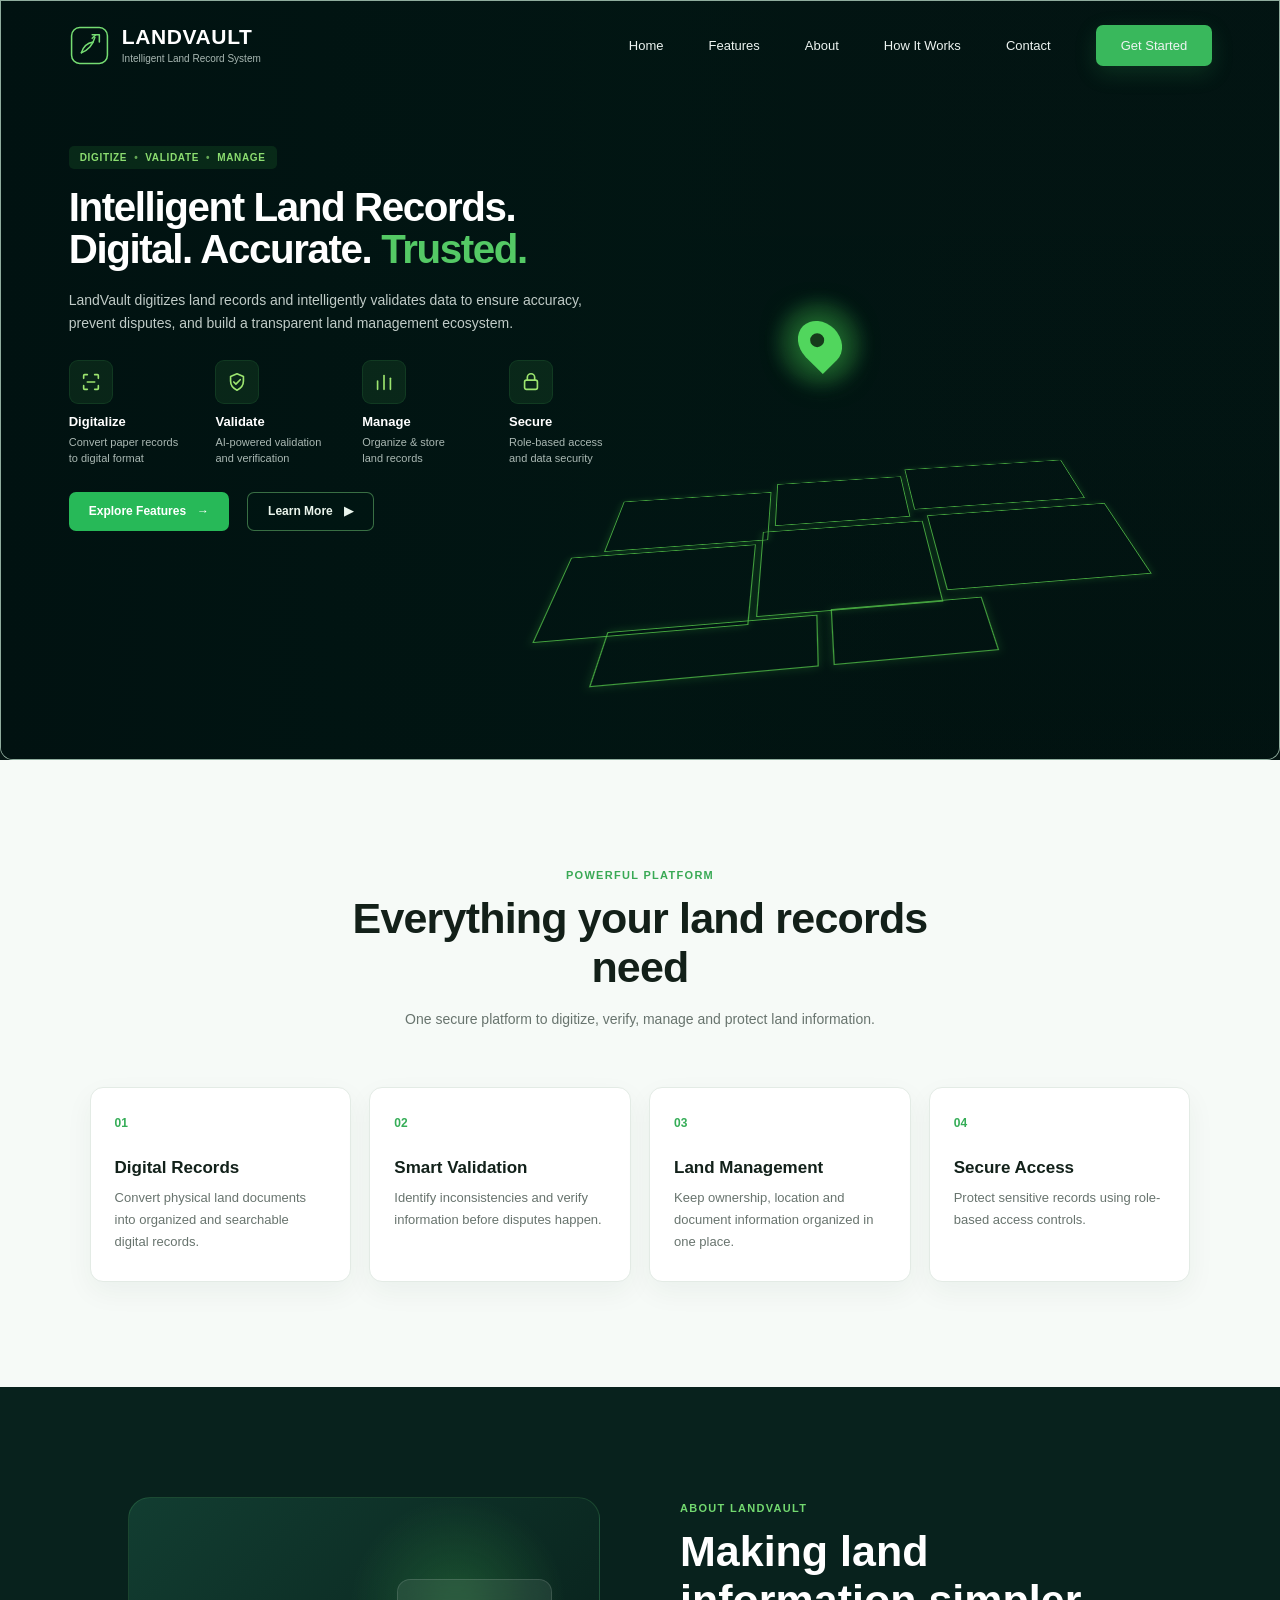
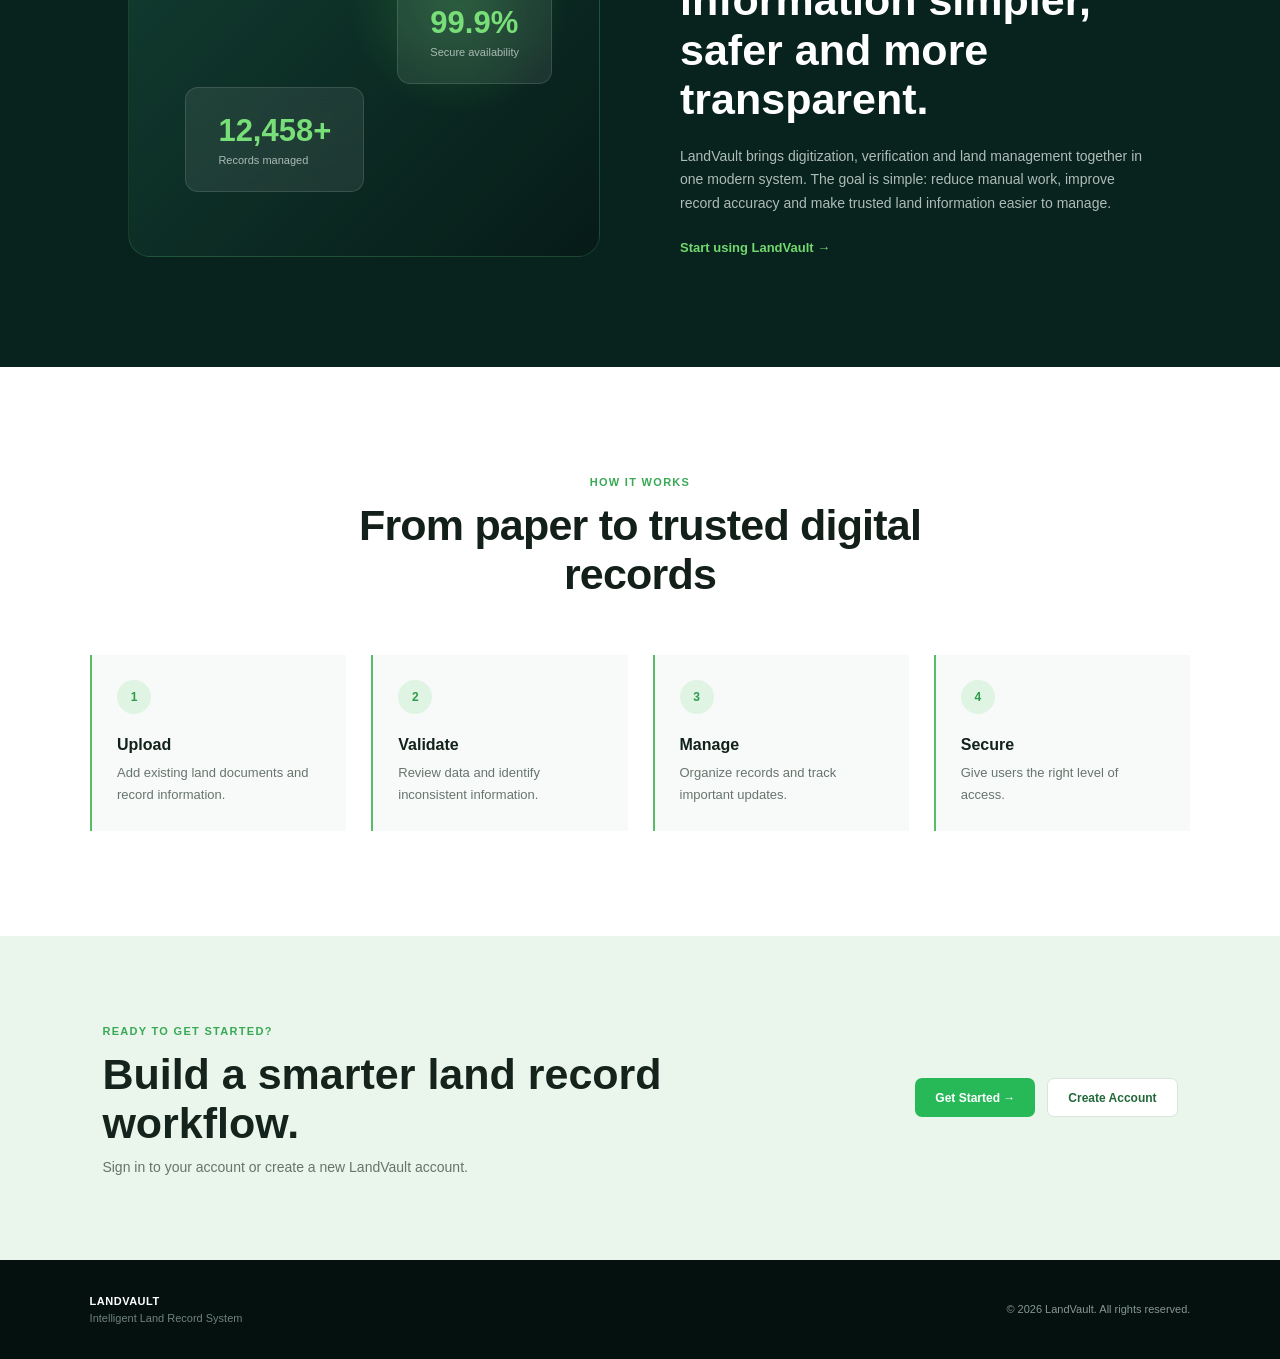
==== index.html @ 0125beab "initial commit" ====
<!DOCTYPE html>
<html lang="en">
<head>
    <meta charset="UTF-8">
    <meta name="viewport" content="width=device-width, initial-scale=1.0">

    <title>LandVault | Intelligent Land Records</title>

    <link rel="stylesheet" href="style.css">
</head>

<body>

    <!-- ================= HEADER ================= -->

    <header class="header">

        <!-- Logo -->
        <a href="#" class="logo">

            <div class="logo-icon">
                <svg viewBox="0 0 48 48">
                    <rect x="4" y="4" width="40" height="40" rx="9"></rect>

                    <path d="M15 32C22 30 28 23 30 15"></path>

                    <path d="M15 32C17 25 22 21 28 20"></path>

                    <path d="M27 12H35V20"></path>

                    <path d="M31 12L27 16"></path>
                </svg>
            </div>

            <div class="logo-text">
                <strong>LANDVAULT</strong>
                <span>Intelligent Land Record System</span>
            </div>

        </a>


        <!-- Navigation -->

        <nav class="navigation" id="navigation">

            <a href="#home">Home</a>

            <a href="#features">Features</a>

            <a href="#about">About</a>

            <a href="#how-it-works">How It Works</a>

            <a href="#contact">Contact</a>

            <a href="../login/login.html" class="get-started">
                Get Started
            </a>

        </nav>


        <!-- Mobile Menu -->

        <button class="menu-button" id="menuButton">

            <span></span>
            <span></span>
            <span></span>

        </button>

    </header>



    <!-- ================= HERO ================= -->

    <main>

        <section class="hero" id="home">

            <!-- Background -->

            <div class="hero-background"></div>

            <!-- Dark overlay -->

            <div class="hero-overlay"></div>


            <!-- Content -->

            <div class="hero-content">

                <!-- Small label -->

                <div class="hero-label">

                    <span>DIGITIZE</span>
                    <b>•</b>

                    <span>VALIDATE</span>
                    <b>•</b>

                    <span>MANAGE</span>

                </div>


                <!-- Main heading -->

                <h1>

                    Intelligent Land Records.

                    <br>

                    Digital. Accurate.

                    <span>Trusted.</span>

                </h1>


                <!-- Description -->

                <p class="hero-description">

                    LandVault digitizes land records and intelligently
                    validates data to ensure accuracy, prevent disputes,
                    and build a transparent land management ecosystem.

                </p>



                <!-- Feature items -->

                <div class="hero-features">


                    <!-- Digitalize -->

                    <div class="feature">

                        <div class="feature-icon">

                            <svg viewBox="0 0 24 24">

                                <path d="M4 8V5C4 4.4 4.4 4 5 4H8"></path>

                                <path d="M16 4H19C19.6 4 20 4.4 20 5V8"></path>

                                <path d="M20 16V19C20 19.6 19.6 20 19 20H16"></path>

                                <path d="M8 20H5C4.4 20 4 19.6 4 19V16"></path>

                                <path d="M8 12H16"></path>

                            </svg>

                        </div>

                        <h3>Digitalize</h3>

                        <p>
                            Convert paper records<br>
                            to digital format
                        </p>

                    </div>



                    <!-- Validate -->

                    <div class="feature">

                        <div class="feature-icon">

                            <svg viewBox="0 0 24 24">

                                <path d="M12 3L19 6V11C19 15.5 16.3 19 12 21C7.7 19 5 15.5 5 11V6L12 3Z"></path>

                                <path d="M8.5 12L10.8 14.3L15.5 9.5"></path>

                            </svg>

                        </div>

                        <h3>Validate</h3>

                        <p>
                            AI-powered validation<br>
                            and verification
                        </p>

                    </div>



                    <!-- Manage -->

                    <div class="feature">

                        <div class="feature-icon">

                            <svg viewBox="0 0 24 24">

                                <path d="M5 20V11"></path>

                                <path d="M12 20V5"></path>

                                <path d="M19 20V8"></path>

                            </svg>

                        </div>

                        <h3>Manage</h3>

                        <p>
                            Organize & store<br>
                            land records
                        </p>

                    </div>



                    <!-- Secure -->

                    <div class="feature">

                        <div class="feature-icon">

                            <svg viewBox="0 0 24 24">

                                <rect
                                    x="5"
                                    y="10"
                                    width="14"
                                    height="10"
                                    rx="2">
                                </rect>

                                <path d="M8 10V7C8 4.8 9.8 3 12 3C14.2 3 16 4.8 16 7V10"></path>

                            </svg>

                        </div>

                        <h3>Secure</h3>

                        <p>
                            Role-based access<br>
                            and data security
                        </p>

                    </div>

                </div>



                <!-- Buttons -->

                <div class="hero-buttons">

                    <a href="#features" class="primary-button">

                        Explore Features

                        <span>→</span>

                    </a>


                    <a href="#about" class="secondary-button">

                        Learn More

                        <span>▶</span>

                    </a>

                </div>

            </div>



            <!-- ================= MAP PIN ================= -->

            <div class="location-pin">

                <div class="pin-circle"></div>

            </div>



            <!-- ================= LAND PARCEL GRID ================= -->

            <div class="land-parcels">

                <div class="parcel parcel-1"></div>

                <div class="parcel parcel-2"></div>

                <div class="parcel parcel-3"></div>

                <div class="parcel parcel-4"></div>

                <div class="parcel parcel-5"></div>

                <div class="parcel parcel-6"></div>

                <div class="parcel parcel-7"></div>

                <div class="parcel parcel-8"></div>

            </div>

        </section>



        <!-- ================= FEATURES SECTION ================= -->

        <section class="features-section" id="features">

            <div class="section-title">

                <span>POWERFUL PLATFORM</span>

                <h2>
                    Everything your land records need
                </h2>

                <p>
                    One secure platform to digitize, verify,
                    manage and protect land information.
                </p>

            </div>


            <div class="feature-cards">

                <div class="feature-card">

                    <div class="number">01</div>

                    <h3>Digital Records</h3>

                    <p>
                        Convert physical land documents into
                        organized and searchable digital records.
                    </p>

                </div>


                <div class="feature-card">

                    <div class="number">02</div>

                    <h3>Smart Validation</h3>

                    <p>
                        Identify inconsistencies and verify
                        information before disputes happen.
                    </p>

                </div>


                <div class="feature-card">

                    <div class="number">03</div>

                    <h3>Land Management</h3>

                    <p>
                        Keep ownership, location and document
                        information organized in one place.
                    </p>

                </div>


                <div class="feature-card">

                    <div class="number">04</div>

                    <h3>Secure Access</h3>

                    <p>
                        Protect sensitive records using
                        role-based access controls.
                    </p>

                </div>

            </div>

        </section>



        <!-- ================= ABOUT ================= -->

        <section class="about-section" id="about">

            <div class="about-visual">

                <div class="stat-box">

                    <strong>12,458+</strong>

                    <span>
                        Records managed
                    </span>

                </div>


                <div class="stat-box second">

                    <strong>99.9%</strong>

                    <span>
                        Secure availability
                    </span>

                </div>

            </div>


            <div class="about-content">

                <span>ABOUT LANDVAULT</span>

                <h2>
                    Making land information
                    simpler, safer and more transparent.
                </h2>

                <p>

                    LandVault brings digitization, verification
                    and land management together in one modern
                    system.

                    The goal is simple: reduce manual work,
                    improve record accuracy and make trusted
                    land information easier to manage.

                </p>

                <a href="login.html">
                    Start using LandVault →
                </a>

            </div>

        </section>



        <!-- ================= HOW IT WORKS ================= -->

        <section class="how-section" id="how-it-works">

            <div class="section-title">

                <span>HOW IT WORKS</span>

                <h2>
                    From paper to trusted digital records
                </h2>

            </div>


            <div class="steps">

                <div class="step">

                    <b>1</b>

                    <h3>Upload</h3>

                    <p>
                        Add existing land documents
                        and record information.
                    </p>

                </div>


                <div class="step">

                    <b>2</b>

                    <h3>Validate</h3>

                    <p>
                        Review data and identify
                        inconsistent information.
                    </p>

                </div>


                <div class="step">

                    <b>3</b>

                    <h3>Manage</h3>

                    <p>
                        Organize records and track
                        important updates.
                    </p>

                </div>


                <div class="step">

                    <b>4</b>

                    <h3>Secure</h3>

                    <p>
                        Give users the right level
                        of access.
                    </p>

                </div>

            </div>

        </section>



        <!-- ================= CONTACT ================= -->

        <section class="contact-section" id="contact">

            <div>

                <span>READY TO GET STARTED?</span>

                <h2>
                    Build a smarter land
                    record workflow.
                </h2>

                <p>
                    Sign in to your account or
                    create a new LandVault account.
                </p>

            </div>


            <div class="contact-buttons">

                <a href="../login/login.html" class="primary-button">

                    Get Started →

                </a>

                <a href="../sign up/signup.html" class="light-button">

                    Create Account

                </a>

            </div>

        </section>

    </main>



    <!-- ================= FOOTER ================= -->

    <footer>

        <div class="footer-logo">

            <strong>LANDVAULT</strong>

            <span>
                Intelligent Land Record System
            </span>

        </div>


        <p>
            © 2026 LandVault. All rights reserved.
        </p>

    </footer>



    <script src="script.js"></script>

</body>
</html>
---- style.css ----
/* =========================================================
   LANDVAULT LANDING PAGE
========================================================= */

* {
    margin: 0;
    padding: 0;
    box-sizing: border-box;
}

html {
    scroll-behavior: smooth;
}

body {
    font-family:
        Inter,
        "Segoe UI",
        Arial,
        sans-serif;

    background: #061614;
    color: #ffffff;

    -webkit-font-smoothing: antialiased;
}

a {
    color: inherit;
    text-decoration: none;
}


/* =========================================================
   HEADER
========================================================= */

.header {

    position: absolute;

    top: 0;
    left: 0;

    width: 100%;

    height: 90px;

    padding: 18px 5.3%;

    display: flex;

    align-items: center;

    justify-content: space-between;

    z-index: 100;
}


/* =========================================================
   LOGO
========================================================= */

.logo {

    display: flex;

    align-items: center;

    gap: 11px;
}


.logo-icon {

    width: 43px;
    height: 43px;

    flex-shrink: 0;
}


.logo-icon svg {

    width: 100%;
    height: 100%;

    fill: none;

    stroke: #75dc72;

    stroke-width: 1.7;

    stroke-linecap: round;

    stroke-linejoin: round;
}


.logo-text {

    display: flex;

    flex-direction: column;
}


.logo-text strong {

    font-size: 21px;

    line-height: 1;

    letter-spacing: .6px;
}


.logo-text span {

    margin-top: 6px;

    color: #a9b8b3;

    font-size: 10px;
}


/* =========================================================
   NAVIGATION
========================================================= */

.navigation {

    display: flex;

    align-items: center;

    gap: 45px;
}


.navigation a {

    color: #edf4f1;

    font-size: 13px;

    transition:
        color .2s ease;
}


.navigation a:hover {

    color: #6bd56d;
}


.get-started {

    padding: 13px 25px;

    border-radius: 7px;

    background: #39b85c;

    box-shadow:
        0 7px 22px
        rgba(57, 184, 92, .18);
}


.get-started:hover {

    color: white !important;

    background: #4aca6a;
}


/* =========================================================
   MOBILE MENU
========================================================= */

.menu-button {

    display: none;

    width: 42px;
    height: 42px;

    border: 1px solid
        rgba(255,255,255,.2);

    border-radius: 8px;

    background:
        rgba(0,0,0,.2);

    cursor: pointer;
}


.menu-button span {

    display: block;

    width: 19px;

    height: 2px;

    margin: 4px auto;

    background: white;
}


/* =========================================================
   HERO
========================================================= */

.hero {

    position: relative;

    min-height: 680px;

    height: 100vh;

    max-height: 760px;

    overflow: hidden;

    border: 1px solid
        rgba(220,255,232,.65);

    border-radius: 0 0 13px 13px;

    background: #031514;
}


/* =========================================================
   HERO BACKGROUND
========================================================= */

.hero-background {

    position: absolute;

    inset: 0;

    background-image:
        url("assets/hero-farm.jpg");

    background-size: cover;

    background-position: center right;

    transform: scale(1.03);
}


/* =========================================================
   HERO DARK OVERLAY
========================================================= */

.hero-overlay {

    position: absolute;

    inset: 0;

    background:

        linear-gradient(
            90deg,
            rgba(1,18,17,.99) 0%,
            rgba(1,20,18,.97) 25%,
            rgba(1,22,19,.72) 50%,
            rgba(1,22,18,.28) 75%,
            rgba(1,22,18,.30) 100%
        ),

        linear-gradient(
            180deg,
            rgba(0,10,9,.15),
            rgba(0,14,12,.18) 55%,
            rgba(0,13,11,.42)
        );
}


/* =========================================================
   HERO CONTENT
========================================================= */

.hero-content {

    position: relative;

    z-index: 10;

    width: min(560px, 44vw);

    margin-left: 5.3%;

    padding-top: 145px;
}


/* =========================================================
   HERO LABEL
========================================================= */

.hero-label {

    display: inline-flex;

    align-items: center;

    gap: 7px;

    padding: 6px 11px;

    border-radius: 5px;

    background:
        rgba(38,119,51,.23);

    color: #8bdd70;

    font-size: 10px;

    font-weight: 700;

    letter-spacing: .65px;
}


.hero-label b {

    opacity: .7;
}


/* =========================================================
   HERO HEADING
========================================================= */

.hero h1 {

    margin-top: 18px;

    font-size:
        clamp(39px, 3.15vw, 49px);

    line-height: 1.04;

    letter-spacing: -1.4px;

    font-weight: 750;
}


.hero h1 span {

    color: #54c965;
}


/* =========================================================
   DESCRIPTION
========================================================= */

.hero-description {

    width: 520px;

    max-width: 100%;

    margin-top: 18px;

    color: #c0cbc7;

    font-size: 14px;

    line-height: 1.65;
}


/* =========================================================
   HERO FEATURES
========================================================= */

.hero-features {

    display: grid;

    grid-template-columns:
        repeat(4, 1fr);

    gap: 27px;

    margin-top: 25px;
}


.feature {

    min-width: 0;
}


.feature-icon {

    width: 44px;
    height: 44px;

    display: grid;

    place-items: center;

    margin-bottom: 10px;

    border:
        1px solid
        rgba(74,194,88,.12);

    border-radius: 9px;

    background:
        rgba(54,130,64,.18);
}


.feature-icon svg {

    width: 22px;
    height: 22px;

    fill: none;

    stroke: #9ce56f;

    stroke-width: 1.8;

    stroke-linecap: round;

    stroke-linejoin: round;
}


.feature h3 {

    font-size: 13px;

    font-weight: 650;

    margin-bottom: 6px;
}


.feature p {

    color: #aab8b3;

    font-size: 11px;

    line-height: 1.45;
}


/* =========================================================
   HERO BUTTONS
========================================================= */

.hero-buttons {

    display: flex;

    gap: 18px;

    margin-top: 25px;
}


.primary-button,
.secondary-button,
.light-button {

    min-height: 39px;

    display: inline-flex;

    align-items: center;

    justify-content: center;

    gap: 11px;

    padding: 0 20px;

    border-radius: 7px;

    font-size: 12px;

    font-weight: 650;

    transition:
        transform .2s ease,
        background .2s ease;
}


.primary-button {

    background: #27b958;

    color: white;
}


.primary-button:hover {

    background: #3aca69;

    transform: translateY(-2px);
}


.secondary-button {

    border:
        1px solid
        rgba(115,201,120,.5);

    color: #eaf5ed;

    background:
        rgba(3,25,20,.28);
}


.secondary-button:hover {

    border-color: #68ce74;

    background:
        rgba(41,116,55,.2);

    transform: translateY(-2px);
}


/* =========================================================
   LOCATION PIN
========================================================= */

.location-pin {

    position: absolute;

    z-index: 8;

    left: 62.5%;

    top: 42%;
}


.location-pin::before {

    content: "";

    position: absolute;

    width: 85px;
    height: 85px;

    left: -23px;
    top: -18px;

    border-radius: 50%;

    background:
        rgba(75,221,85,.12);

    filter: blur(7px);
}


.pin-circle {

    width: 40px;

    height: 48px;

    border-radius:
        50% 50% 50% 0;

    background: #51d65d;

    transform: rotate(-45deg);

    box-shadow:
        0 0 35px
        rgba(76,229,89,.7);

    position: relative;
}


.pin-circle::after {

    content: "";

    position: absolute;

    width: 14px;
    height: 14px;

    border-radius: 50%;

    background: #163a1b;

    top: 13px;
    left: 13px;
}


/* =========================================================
   LAND PARCELS
========================================================= */

.land-parcels {

    position: absolute;

    z-index: 7;

    right: 8%;

    bottom: 10%;

    width: 47%;

    height: 35%;

    transform:
        perspective(500px)
        rotateX(45deg)
        rotateZ(-6deg);

    opacity: .75;

    pointer-events: none;
}


.parcel {

    position: absolute;

    border:
        1px solid
        rgba(110,255,91,.8);

    box-shadow:
        0 0 8px
        rgba(89,255,76,.22);
}


.parcel-1 {

    left: 5%;
    top: 10%;

    width: 27%;
    height: 30%;
}


.parcel-2 {

    left: 33%;
    top: 5%;

    width: 24%;
    height: 27%;
}


.parcel-3 {

    left: 58%;
    top: 0;

    width: 32%;
    height: 28%;
}


.parcel-4 {

    left: 0;
    top: 42%;

    width: 30%;
    height: 38%;
}


.parcel-5 {

    left: 31%;
    top: 35%;

    width: 28%;
    height: 42%;
}


.parcel-6 {

    left: 60%;
    top: 32%;

    width: 33%;
    height: 40%;
}


.parcel-7 {

    left: 10%;
    top: 78%;

    width: 30%;
    height: 20%;
}


.parcel-8 {

    left: 42%;
    top: 76%;

    width: 23%;
    height: 22%;
}


/* =========================================================
   FEATURES SECTION
========================================================= */

.features-section,
.how-section {

    padding:
        105px 7%;

    background: #f6faf7;

    color: #12211a;
}


.section-title {

    max-width: 650px;

    margin:
        0 auto 55px;

    text-align: center;
}


.section-title span {

    color: #39a955;

    font-size: 11px;

    font-weight: 800;

    letter-spacing: 1.3px;
}


.section-title h2 {

    margin-top: 11px;

    color: #132019;

    font-size:
        clamp(30px,4vw,43px);

    line-height: 1.15;

    letter-spacing: -.8px;
}


.section-title p {

    margin-top: 15px;

    color: #68746e;

    font-size: 14px;

    line-height: 1.7;
}


/* =========================================================
   FEATURE CARDS
========================================================= */

.feature-cards {

    max-width: 1150px;

    margin: auto;

    display: grid;

    grid-template-columns:
        repeat(4,1fr);

    gap: 18px;
}


.feature-card {

    padding: 28px 24px;

    background: white;

    border:
        1px solid #e3ebe5;

    border-radius: 13px;

    box-shadow:
        0 10px 28px
        rgba(25,55,37,.05);
}


.number {

    color: #35ad57;

    font-size: 12px;

    font-weight: 800;

    margin-bottom: 28px;
}


.feature-card h3 {

    font-size: 17px;

    margin-bottom: 9px;
}


.feature-card p {

    color: #68746e;

    font-size: 13px;

    line-height: 1.7;
}


/* =========================================================
   ABOUT
========================================================= */

.about-section {

    padding: 110px 10%;

    display: grid;

    grid-template-columns:
        1fr 1fr;

    gap: 80px;

    align-items: center;

    background: #08221d;
}


.about-visual {

    min-height: 360px;

    border-radius: 22px;

    position: relative;

    background:
        radial-gradient(
            circle at 70% 30%,
            rgba(71,194,84,.26),
            transparent 26%
        ),
        linear-gradient(
            135deg,
            #123d31,
            #061b17
        );

    border:
        1px solid
        rgba(91,190,104,.2);
}


.stat-box {

    position: absolute;

    left: 12%;

    bottom: 18%;

    padding: 25px 32px;

    border-radius: 13px;

    background:
        rgba(255,255,255,.08);

    border:
        1px solid
        rgba(255,255,255,.12);

    backdrop-filter: blur(12px);
}


.stat-box.second {

    left: auto;

    right: 10%;

    bottom: 48%;
}


.stat-box strong {

    display: block;

    color: #78df78;

    font-size: 31px;
}


.stat-box span {

    display: block;

    margin-top: 5px;

    color: #aabbb4;

    font-size: 11px;
}


.about-content > span {

    color: #72d86f;

    font-size: 11px;

    font-weight: 800;

    letter-spacing: 1.3px;
}


.about-content h2 {

    margin-top: 11px;

    color: white;

    font-size:
        clamp(30px,4vw,43px);

    line-height: 1.15;
}


.about-content p {

    max-width: 530px;

    margin-top: 20px;

    color: #aebcb7;

    font-size: 14px;

    line-height: 1.7;
}


.about-content a {

    display: inline-block;

    margin-top: 24px;

    color: #72d86f;

    font-size: 13px;

    font-weight: 700;
}


/* =========================================================
   HOW IT WORKS
========================================================= */

.how-section {

    background: white;
}


.steps {

    max-width: 1100px;

    margin: auto;

    display: grid;

    grid-template-columns:
        repeat(4,1fr);

    gap: 25px;
}


.step {

    padding: 25px;

    border-left:
        2px solid #58bd66;

    background: #f7faf8;
}


.step b {

    display: inline-grid;

    place-items: center;

    width: 34px;
    height: 34px;

    margin-bottom: 22px;

    border-radius: 50%;

    background: #dff4e2;

    color: #2e9c4c;

    font-size: 12px;
}


.step h3 {

    margin-bottom: 8px;

    font-size: 16px;
}


.step p {

    color: #68746e;

    font-size: 13px;

    line-height: 1.7;
}


/* =========================================================
   CONTACT
========================================================= */

.contact-section {

    padding: 85px 8%;

    display: flex;

    align-items: center;

    justify-content: space-between;

    gap: 40px;

    background: #eaf6ec;

    color: #14231b;
}


.contact-section > div:first-child > span {

    color: #39a955;

    font-size: 11px;

    font-weight: 800;

    letter-spacing: 1.3px;
}


.contact-section h2 {

    max-width: 650px;

    margin-top: 11px;

    font-size:
        clamp(30px,4vw,43px);

    line-height: 1.15;
}


.contact-section p {

    margin-top: 10px;

    color: #66736c;

    font-size: 14px;
}


.contact-buttons {

    display: flex;

    gap: 12px;

    flex-shrink: 0;
}


.light-button {

    background: white;

    color: #23683a;

    border:
        1px solid #d6e6da;
}


/* =========================================================
   FOOTER
========================================================= */

footer {

    padding: 35px 7%;

    display: flex;

    align-items: center;

    justify-content: space-between;

    background: #04110f;

    color: #879791;

    font-size: 11px;
}


.footer-logo {

    display: flex;

    flex-direction: column;

    gap: 5px;
}


.footer-logo strong {

    color: white;

    letter-spacing: .5px;
}


.footer-logo span {

    color: #71837c;
}


/* =========================================================
   TABLET
========================================================= */

@media (max-width: 1050px) {

    .navigation {

        gap: 24px;
    }


    .hero-content {

        width: 53vw;
    }


    .hero-features {

        gap: 16px;
    }


    .feature-cards {

        grid-template-columns:
            repeat(2,1fr);
    }

}


/* =========================================================
   MOBILE NAVIGATION
========================================================= */

@media (max-width: 820px) {

    .header {

        height: 78px;

        padding:
            16px 6%;
    }


    .menu-button {

        display: block;

        position: relative;

        z-index: 200;
    }


    .navigation {

        display: none;

        position: absolute;

        top: 70px;

        right: 5%;

        width: 230px;

        padding: 18px;

        border-radius: 12px;

        background:
            rgba(3,24,20,.98);

        border:
            1px solid
            rgba(255,255,255,.1);

        box-shadow:
            0 20px 50px
            rgba(0,0,0,.3);

        flex-direction: column;

        align-items: stretch;

        gap: 0;
    }


    .navigation.open {

        display: flex;
    }


    .navigation a {

        padding: 12px 8px;
    }


    .get-started {

        margin-top: 8px;

        text-align: center;
    }


    .hero {

        min-height: 760px;

        height: auto;
    }


    .hero-content {

        width: auto;

        max-width: 650px;

        margin:
            0 6%;

        padding-top: 125px;

        padding-bottom: 70px;
    }


    .hero-overlay {

        background:

            linear-gradient(
                90deg,
                rgba(2,19,18,.98),
                rgba(2,20,19,.82)
            ),

            linear-gradient(
                180deg,
                rgba(1,10,9,.15),
                rgba(1,15,13,.5)
            );
    }


    .location-pin {

        left: 76%;

        top: 38%;

        transform: scale(.75);
    }


    .land-parcels {

        right: 3%;

        width: 58%;

        bottom: 7%;
    }


    .about-section {

        grid-template-columns: 1fr;

        padding:
            80px 7%;

        gap: 45px;
    }


    .steps {

        grid-template-columns:
            repeat(2,1fr);
    }


    .contact-section {

        flex-direction: column;

        align-items: flex-start;
    }

}


/* =========================================================
   PHONE
========================================================= */

@media (max-width: 560px) {

    .logo-text strong {

        font-size: 18px;
    }


    .logo-text span {

        font-size: 8px;
    }


    .logo-icon {

        width: 38px;
        height: 38px;
    }


    .hero {

        min-height: 820px;
    }


    .hero-content {

        padding-top: 115px;
    }


    .hero h1 {

        font-size: 35px;

        line-height: 1.08;
    }


    .hero-description {

        font-size: 13px;
    }


    .hero-features {

        grid-template-columns:
            repeat(2,1fr);

        gap: 22px 15px;
    }


    .hero-buttons {

        flex-direction: column;

        align-items: stretch;

        max-width: 220px;
    }


    .location-pin {

        left: 79%;

        top: 47%;

        transform: scale(.55);
    }


    .land-parcels {

        width: 75%;

        height: 28%;

        bottom: 3%;

        right: -5%;
    }


    .features-section,
    .how-section {

        padding:
            75px 6%;
    }


    .feature-cards,
    .steps {

        grid-template-columns: 1fr;
    }


    .about-visual {

        min-height: 270px;
    }


    .contact-section {

        padding:
            70px 7%;
    }


    .contact-buttons {

        width: 100%;

        flex-direction: column;
    }


    footer {

        flex-direction: column;

        align-items: flex-start;

        gap: 15px;
    }

}
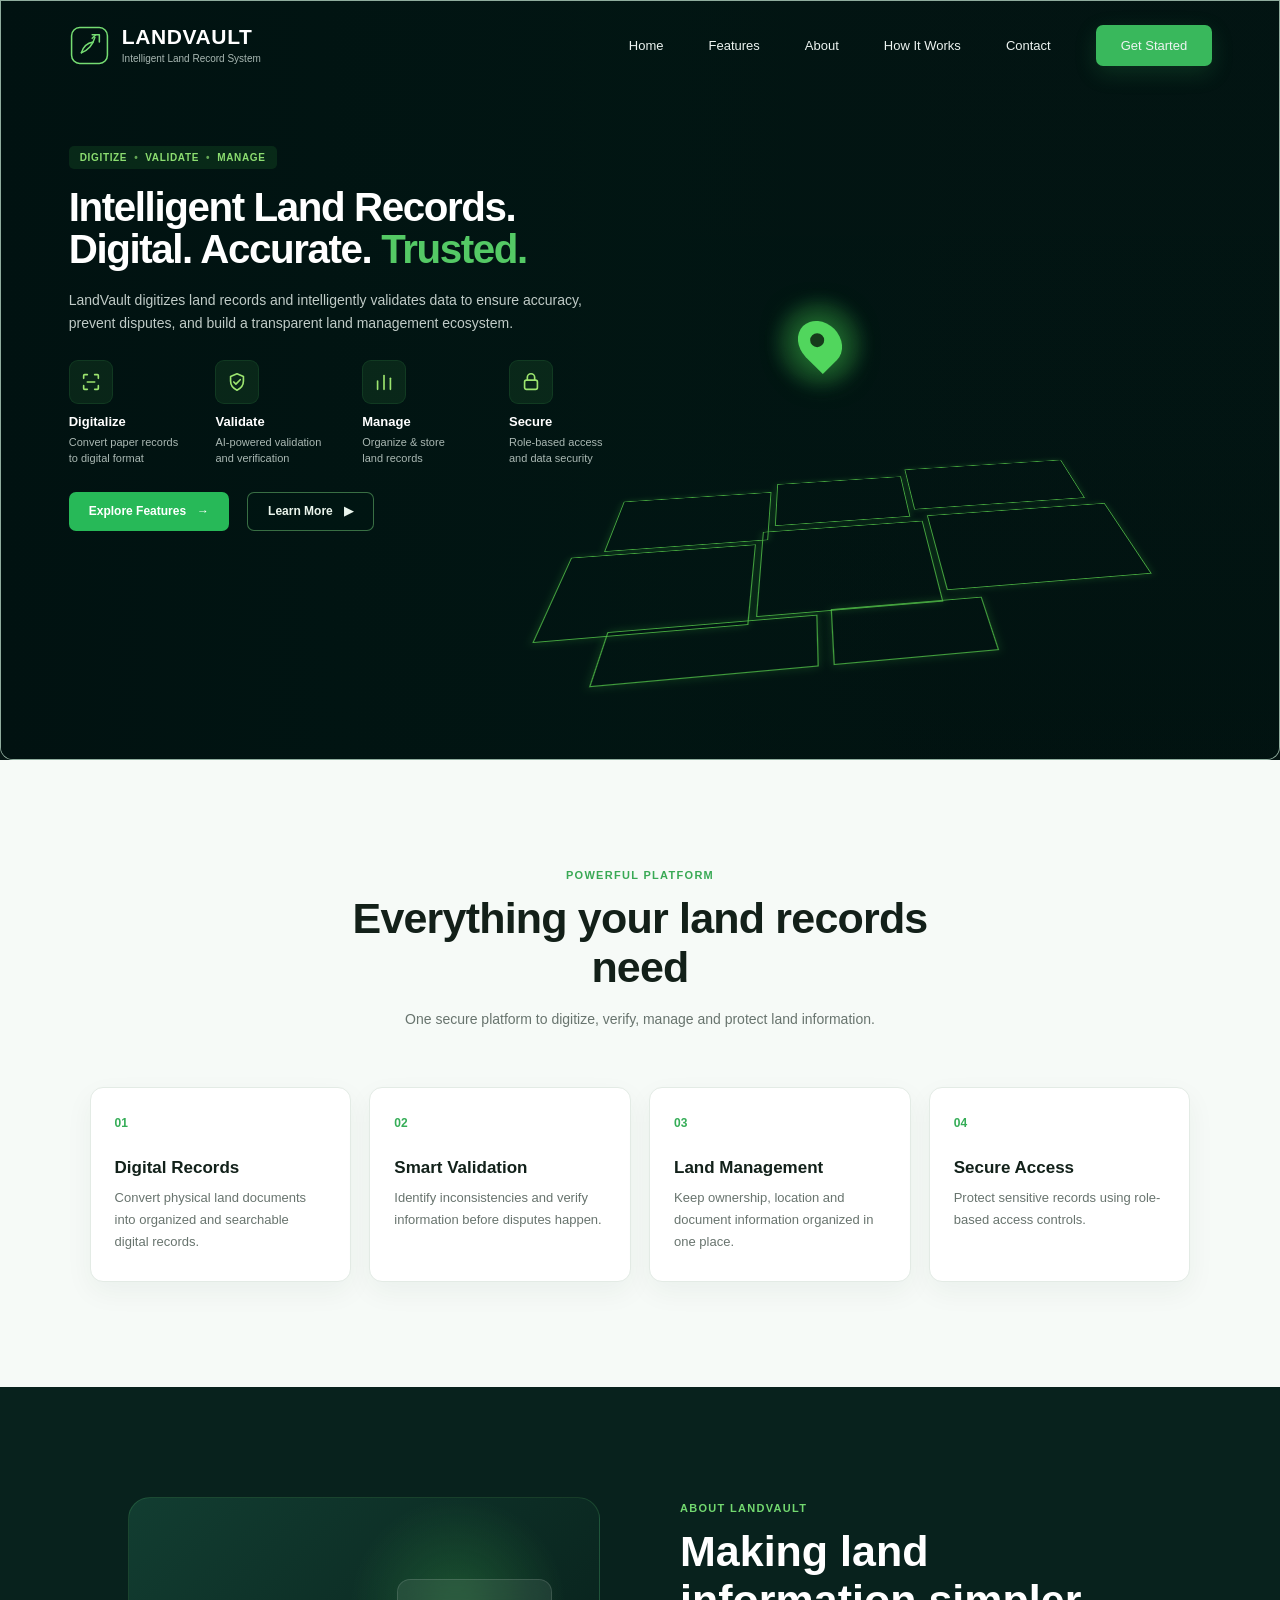
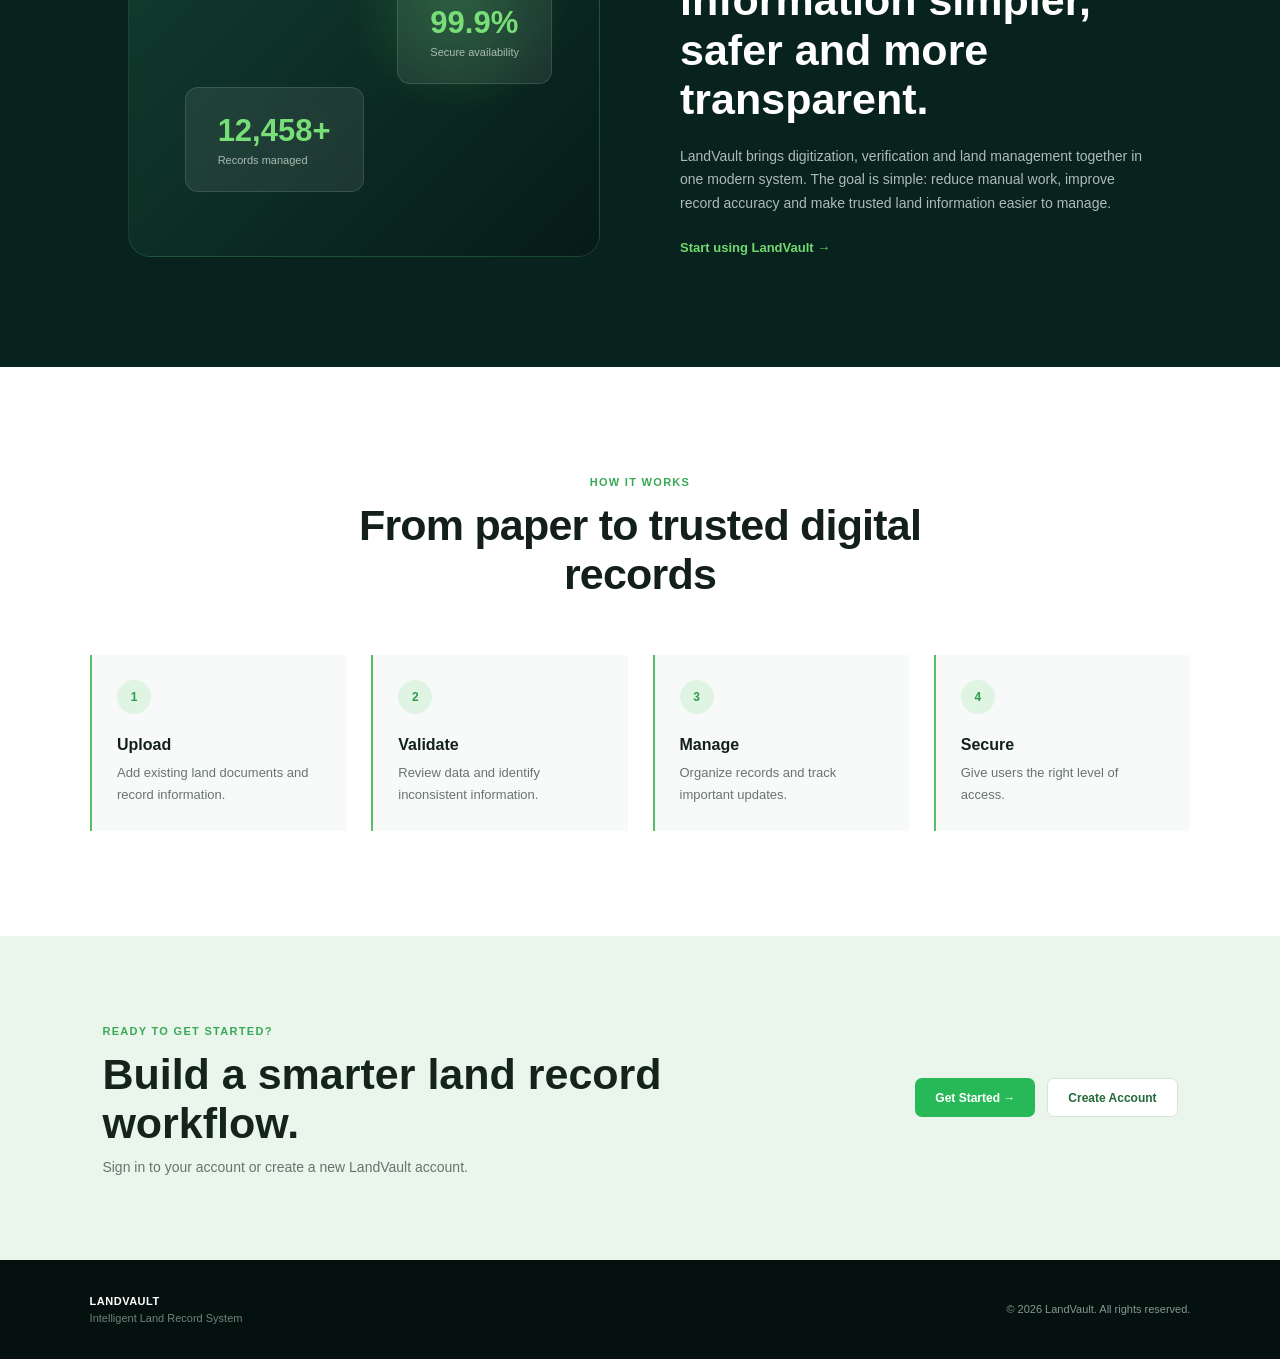
==== commit 52e11f21: "initial commit" ====
--- a/index.html
+++ b/index.html
@@ -6,7 +6,7 @@
 
     <title>LandVault | Intelligent Land Records</title>
 
-    <link rel="stylesheet" href="style.css">
+    <link rel="stylesheet" href="../home/style.css">
 </head>
 
 <body>
--- a/home/style.css
+++ b/home/style.css
@@ -0,0 +1,1581 @@
+/* =========================================================
+   LANDVAULT LANDING PAGE
+========================================================= */
+
+* {
+    margin: 0;
+    padding: 0;
+    box-sizing: border-box;
+}
+
+html {
+    scroll-behavior: smooth;
+}
+
+body {
+    font-family:
+        Inter,
+        "Segoe UI",
+        Arial,
+        sans-serif;
+
+    background: #061614;
+    color: #ffffff;
+
+    -webkit-font-smoothing: antialiased;
+}
+
+a {
+    color: inherit;
+    text-decoration: none;
+}
+
+
+/* =========================================================
+   HEADER
+========================================================= */
+
+.header {
+
+    position: absolute;
+
+    top: 0;
+    left: 0;
+
+    width: 100%;
+
+    height: 90px;
+
+    padding: 18px 5.3%;
+
+    display: flex;
+
+    align-items: center;
+
+    justify-content: space-between;
+
+    z-index: 100;
+}
+
+
+/* =========================================================
+   LOGO
+========================================================= */
+
+.logo {
+
+    display: flex;
+
+    align-items: center;
+
+    gap: 11px;
+}
+
+
+.logo-icon {
+
+    width: 43px;
+    height: 43px;
+
+    flex-shrink: 0;
+}
+
+
+.logo-icon svg {
+
+    width: 100%;
+    height: 100%;
+
+    fill: none;
+
+    stroke: #75dc72;
+
+    stroke-width: 1.7;
+
+    stroke-linecap: round;
+
+    stroke-linejoin: round;
+}
+
+
+.logo-text {
+
+    display: flex;
+
+    flex-direction: column;
+}
+
+
+.logo-text strong {
+
+    font-size: 21px;
+
+    line-height: 1;
+
+    letter-spacing: .6px;
+}
+
+
+.logo-text span {
+
+    margin-top: 6px;
+
+    color: #a9b8b3;
+
+    font-size: 10px;
+}
+
+
+/* =========================================================
+   NAVIGATION
+========================================================= */
+
+.navigation {
+
+    display: flex;
+
+    align-items: center;
+
+    gap: 45px;
+}
+
+
+.navigation a {
+
+    color: #edf4f1;
+
+    font-size: 13px;
+
+    transition:
+        color .2s ease;
+}
+
+
+.navigation a:hover {
+
+    color: #6bd56d;
+}
+
+
+.get-started {
+
+    padding: 13px 25px;
+
+    border-radius: 7px;
+
+    background: #39b85c;
+
+    box-shadow:
+        0 7px 22px
+        rgba(57, 184, 92, .18);
+}
+
+
+.get-started:hover {
+
+    color: white !important;
+
+    background: #4aca6a;
+}
+
+
+/* =========================================================
+   MOBILE MENU
+========================================================= */
+
+.menu-button {
+
+    display: none;
+
+    width: 42px;
+    height: 42px;
+
+    border: 1px solid
+        rgba(255,255,255,.2);
+
+    border-radius: 8px;
+
+    background:
+        rgba(0,0,0,.2);
+
+    cursor: pointer;
+}
+
+
+.menu-button span {
+
+    display: block;
+
+    width: 19px;
+
+    height: 2px;
+
+    margin: 4px auto;
+
+    background: white;
+}
+
+
+/* =========================================================
+   HERO
+========================================================= */
+
+.hero {
+
+    position: relative;
+
+    min-height: 680px;
+
+    height: 100vh;
+
+    max-height: 760px;
+
+    overflow: hidden;
+
+    border: 1px solid
+        rgba(220,255,232,.65);
+
+    border-radius: 0 0 13px 13px;
+
+    background: #031514;
+}
+
+
+/* =========================================================
+   HERO BACKGROUND
+========================================================= */
+
+.hero-background {
+
+    position: absolute;
+
+    inset: 0;
+
+    background-image:
+        url("assets/hero-farm.jpg");
+
+    background-size: cover;
+
+    background-position: center right;
+
+    transform: scale(1.03);
+}
+
+
+/* =========================================================
+   HERO DARK OVERLAY
+========================================================= */
+
+.hero-overlay {
+
+    position: absolute;
+
+    inset: 0;
+
+    background:
+
+        linear-gradient(
+            90deg,
+            rgba(1,18,17,.99) 0%,
+            rgba(1,20,18,.97) 25%,
+            rgba(1,22,19,.72) 50%,
+            rgba(1,22,18,.28) 75%,
+            rgba(1,22,18,.30) 100%
+        ),
+
+        linear-gradient(
+            180deg,
+            rgba(0,10,9,.15),
+            rgba(0,14,12,.18) 55%,
+            rgba(0,13,11,.42)
+        );
+}
+
+
+/* =========================================================
+   HERO CONTENT
+========================================================= */
+
+.hero-content {
+
+    position: relative;
+
+    z-index: 10;
+
+    width: min(560px, 44vw);
+
+    margin-left: 5.3%;
+
+    padding-top: 145px;
+}
+
+
+/* =========================================================
+   HERO LABEL
+========================================================= */
+
+.hero-label {
+
+    display: inline-flex;
+
+    align-items: center;
+
+    gap: 7px;
+
+    padding: 6px 11px;
+
+    border-radius: 5px;
+
+    background:
+        rgba(38,119,51,.23);
+
+    color: #8bdd70;
+
+    font-size: 10px;
+
+    font-weight: 700;
+
+    letter-spacing: .65px;
+}
+
+
+.hero-label b {
+
+    opacity: .7;
+}
+
+
+/* =========================================================
+   HERO HEADING
+========================================================= */
+
+.hero h1 {
+
+    margin-top: 18px;
+
+    font-size:
+        clamp(39px, 3.15vw, 49px);
+
+    line-height: 1.04;
+
+    letter-spacing: -1.4px;
+
+    font-weight: 750;
+}
+
+
+.hero h1 span {
+
+    color: #54c965;
+}
+
+
+/* =========================================================
+   DESCRIPTION
+========================================================= */
+
+.hero-description {
+
+    width: 520px;
+
+    max-width: 100%;
+
+    margin-top: 18px;
+
+    color: #c0cbc7;
+
+    font-size: 14px;
+
+    line-height: 1.65;
+}
+
+
+/* =========================================================
+   HERO FEATURES
+========================================================= */
+
+.hero-features {
+
+    display: grid;
+
+    grid-template-columns:
+        repeat(4, 1fr);
+
+    gap: 27px;
+
+    margin-top: 25px;
+}
+
+
+.feature {
+
+    min-width: 0;
+}
+
+
+.feature-icon {
+
+    width: 44px;
+    height: 44px;
+
+    display: grid;
+
+    place-items: center;
+
+    margin-bottom: 10px;
+
+    border:
+        1px solid
+        rgba(74,194,88,.12);
+
+    border-radius: 9px;
+
+    background:
+        rgba(54,130,64,.18);
+}
+
+
+.feature-icon svg {
+
+    width: 22px;
+    height: 22px;
+
+    fill: none;
+
+    stroke: #9ce56f;
+
+    stroke-width: 1.8;
+
+    stroke-linecap: round;
+
+    stroke-linejoin: round;
+}
+
+
+.feature h3 {
+
+    font-size: 13px;
+
+    font-weight: 650;
+
+    margin-bottom: 6px;
+}
+
+
+.feature p {
+
+    color: #aab8b3;
+
+    font-size: 11px;
+
+    line-height: 1.45;
+}
+
+
+/* =========================================================
+   HERO BUTTONS
+========================================================= */
+
+.hero-buttons {
+
+    display: flex;
+
+    gap: 18px;
+
+    margin-top: 25px;
+}
+
+
+.primary-button,
+.secondary-button,
+.light-button {
+
+    min-height: 39px;
+
+    display: inline-flex;
+
+    align-items: center;
+
+    justify-content: center;
+
+    gap: 11px;
+
+    padding: 0 20px;
+
+    border-radius: 7px;
+
+    font-size: 12px;
+
+    font-weight: 650;
+
+    transition:
+        transform .2s ease,
+        background .2s ease;
+}
+
+
+.primary-button {
+
+    background: #27b958;
+
+    color: white;
+}
+
+
+.primary-button:hover {
+
+    background: #3aca69;
+
+    transform: translateY(-2px);
+}
+
+
+.secondary-button {
+
+    border:
+        1px solid
+        rgba(115,201,120,.5);
+
+    color: #eaf5ed;
+
+    background:
+        rgba(3,25,20,.28);
+}
+
+
+.secondary-button:hover {
+
+    border-color: #68ce74;
+
+    background:
+        rgba(41,116,55,.2);
+
+    transform: translateY(-2px);
+}
+
+
+/* =========================================================
+   LOCATION PIN
+========================================================= */
+
+.location-pin {
+
+    position: absolute;
+
+    z-index: 8;
+
+    left: 62.5%;
+
+    top: 42%;
+}
+
+
+.location-pin::before {
+
+    content: "";
+
+    position: absolute;
+
+    width: 85px;
+    height: 85px;
+
+    left: -23px;
+    top: -18px;
+
+    border-radius: 50%;
+
+    background:
+        rgba(75,221,85,.12);
+
+    filter: blur(7px);
+}
+
+
+.pin-circle {
+
+    width: 40px;
+
+    height: 48px;
+
+    border-radius:
+        50% 50% 50% 0;
+
+    background: #51d65d;
+
+    transform: rotate(-45deg);
+
+    box-shadow:
+        0 0 35px
+        rgba(76,229,89,.7);
+
+    position: relative;
+}
+
+
+.pin-circle::after {
+
+    content: "";
+
+    position: absolute;
+
+    width: 14px;
+    height: 14px;
+
+    border-radius: 50%;
+
+    background: #163a1b;
+
+    top: 13px;
+    left: 13px;
+}
+
+
+/* =========================================================
+   LAND PARCELS
+========================================================= */
+
+.land-parcels {
+
+    position: absolute;
+
+    z-index: 7;
+
+    right: 8%;
+
+    bottom: 10%;
+
+    width: 47%;
+
+    height: 35%;
+
+    transform:
+        perspective(500px)
+        rotateX(45deg)
+        rotateZ(-6deg);
+
+    opacity: .75;
+
+    pointer-events: none;
+}
+
+
+.parcel {
+
+    position: absolute;
+
+    border:
+        1px solid
+        rgba(110,255,91,.8);
+
+    box-shadow:
+        0 0 8px
+        rgba(89,255,76,.22);
+}
+
+
+.parcel-1 {
+
+    left: 5%;
+    top: 10%;
+
+    width: 27%;
+    height: 30%;
+}
+
+
+.parcel-2 {
+
+    left: 33%;
+    top: 5%;
+
+    width: 24%;
+    height: 27%;
+}
+
+
+.parcel-3 {
+
+    left: 58%;
+    top: 0;
+
+    width: 32%;
+    height: 28%;
+}
+
+
+.parcel-4 {
+
+    left: 0;
+    top: 42%;
+
+    width: 30%;
+    height: 38%;
+}
+
+
+.parcel-5 {
+
+    left: 31%;
+    top: 35%;
+
+    width: 28%;
+    height: 42%;
+}
+
+
+.parcel-6 {
+
+    left: 60%;
+    top: 32%;
+
+    width: 33%;
+    height: 40%;
+}
+
+
+.parcel-7 {
+
+    left: 10%;
+    top: 78%;
+
+    width: 30%;
+    height: 20%;
+}
+
+
+.parcel-8 {
+
+    left: 42%;
+    top: 76%;
+
+    width: 23%;
+    height: 22%;
+}
+
+
+/* =========================================================
+   FEATURES SECTION
+========================================================= */
+
+.features-section,
+.how-section {
+
+    padding:
+        105px 7%;
+
+    background: #f6faf7;
+
+    color: #12211a;
+}
+
+
+.section-title {
+
+    max-width: 650px;
+
+    margin:
+        0 auto 55px;
+
+    text-align: center;
+}
+
+
+.section-title span {
+
+    color: #39a955;
+
+    font-size: 11px;
+
+    font-weight: 800;
+
+    letter-spacing: 1.3px;
+}
+
+
+.section-title h2 {
+
+    margin-top: 11px;
+
+    color: #132019;
+
+    font-size:
+        clamp(30px,4vw,43px);
+
+    line-height: 1.15;
+
+    letter-spacing: -.8px;
+}
+
+
+.section-title p {
+
+    margin-top: 15px;
+
+    color: #68746e;
+
+    font-size: 14px;
+
+    line-height: 1.7;
+}
+
+
+/* =========================================================
+   FEATURE CARDS
+========================================================= */
+
+.feature-cards {
+
+    max-width: 1150px;
+
+    margin: auto;
+
+    display: grid;
+
+    grid-template-columns:
+        repeat(4,1fr);
+
+    gap: 18px;
+}
+
+
+.feature-card {
+
+    padding: 28px 24px;
+
+    background: white;
+
+    border:
+        1px solid #e3ebe5;
+
+    border-radius: 13px;
+
+    box-shadow:
+        0 10px 28px
+        rgba(25,55,37,.05);
+}
+
+
+.number {
+
+    color: #35ad57;
+
+    font-size: 12px;
+
+    font-weight: 800;
+
+    margin-bottom: 28px;
+}
+
+
+.feature-card h3 {
+
+    font-size: 17px;
+
+    margin-bottom: 9px;
+}
+
+
+.feature-card p {
+
+    color: #68746e;
+
+    font-size: 13px;
+
+    line-height: 1.7;
+}
+
+
+/* =========================================================
+   ABOUT
+========================================================= */
+
+.about-section {
+
+    padding: 110px 10%;
+
+    display: grid;
+
+    grid-template-columns:
+        1fr 1fr;
+
+    gap: 80px;
+
+    align-items: center;
+
+    background: #08221d;
+}
+
+
+.about-visual {
+
+    min-height: 360px;
+
+    border-radius: 22px;
+
+    position: relative;
+
+    background:
+        radial-gradient(
+            circle at 70% 30%,
+            rgba(71,194,84,.26),
+            transparent 26%
+        ),
+        linear-gradient(
+            135deg,
+            #123d31,
+            #061b17
+        );
+
+    border:
+        1px solid
+        rgba(91,190,104,.2);
+}
+
+
+.stat-box {
+
+    position: absolute;
+
+    left: 12%;
+
+    bottom: 18%;
+
+    padding: 25px 32px;
+
+    border-radius: 13px;
+
+    background:
+        rgba(255,255,255,.08);
+
+    border:
+        1px solid
+        rgba(255,255,255,.12);
+
+    backdrop-filter: blur(12px);
+}
+
+
+.stat-box.second {
+
+    left: auto;
+
+    right: 10%;
+
+    bottom: 48%;
+}
+
+
+.stat-box strong {
+
+    display: block;
+
+    color: #78df78;
+
+    font-size: 31px;
+}
+
+
+.stat-box span {
+
+    display: block;
+
+    margin-top: 5px;
+
+    color: #aabbb4;
+
+    font-size: 11px;
+}
+
+
+.about-content > span {
+
+    color: #72d86f;
+
+    font-size: 11px;
+
+    font-weight: 800;
+
+    letter-spacing: 1.3px;
+}
+
+
+.about-content h2 {
+
+    margin-top: 11px;
+
+    color: white;
+
+    font-size:
+        clamp(30px,4vw,43px);
+
+    line-height: 1.15;
+}
+
+
+.about-content p {
+
+    max-width: 530px;
+
+    margin-top: 20px;
+
+    color: #aebcb7;
+
+    font-size: 14px;
+
+    line-height: 1.7;
+}
+
+
+.about-content a {
+
+    display: inline-block;
+
+    margin-top: 24px;
+
+    color: #72d86f;
+
+    font-size: 13px;
+
+    font-weight: 700;
+}
+
+
+/* =========================================================
+   HOW IT WORKS
+========================================================= */
+
+.how-section {
+
+    background: white;
+}
+
+
+.steps {
+
+    max-width: 1100px;
+
+    margin: auto;
+
+    display: grid;
+
+    grid-template-columns:
+        repeat(4,1fr);
+
+    gap: 25px;
+}
+
+
+.step {
+
+    padding: 25px;
+
+    border-left:
+        2px solid #58bd66;
+
+    background: #f7faf8;
+}
+
+
+.step b {
+
+    display: inline-grid;
+
+    place-items: center;
+
+    width: 34px;
+    height: 34px;
+
+    margin-bottom: 22px;
+
+    border-radius: 50%;
+
+    background: #dff4e2;
+
+    color: #2e9c4c;
+
+    font-size: 12px;
+}
+
+
+.step h3 {
+
+    margin-bottom: 8px;
+
+    font-size: 16px;
+}
+
+
+.step p {
+
+    color: #68746e;
+
+    font-size: 13px;
+
+    line-height: 1.7;
+}
+
+
+/* =========================================================
+   CONTACT
+========================================================= */
+
+.contact-section {
+
+    padding: 85px 8%;
+
+    display: flex;
+
+    align-items: center;
+
+    justify-content: space-between;
+
+    gap: 40px;
+
+    background: #eaf6ec;
+
+    color: #14231b;
+}
+
+
+.contact-section > div:first-child > span {
+
+    color: #39a955;
+
+    font-size: 11px;
+
+    font-weight: 800;
+
+    letter-spacing: 1.3px;
+}
+
+
+.contact-section h2 {
+
+    max-width: 650px;
+
+    margin-top: 11px;
+
+    font-size:
+        clamp(30px,4vw,43px);
+
+    line-height: 1.15;
+}
+
+
+.contact-section p {
+
+    margin-top: 10px;
+
+    color: #66736c;
+
+    font-size: 14px;
+}
+
+
+.contact-buttons {
+
+    display: flex;
+
+    gap: 12px;
+
+    flex-shrink: 0;
+}
+
+
+.light-button {
+
+    background: white;
+
+    color: #23683a;
+
+    border:
+        1px solid #d6e6da;
+}
+
+
+/* =========================================================
+   FOOTER
+========================================================= */
+
+footer {
+
+    padding: 35px 7%;
+
+    display: flex;
+
+    align-items: center;
+
+    justify-content: space-between;
+
+    background: #04110f;
+
+    color: #879791;
+
+    font-size: 11px;
+}
+
+
+.footer-logo {
+
+    display: flex;
+
+    flex-direction: column;
+
+    gap: 5px;
+}
+
+
+.footer-logo strong {
+
+    color: white;
+
+    letter-spacing: .5px;
+}
+
+
+.footer-logo span {
+
+    color: #71837c;
+}
+
+
+/* =========================================================
+   TABLET
+========================================================= */
+
+@media (max-width: 1050px) {
+
+    .navigation {
+
+        gap: 24px;
+    }
+
+
+    .hero-content {
+
+        width: 53vw;
+    }
+
+
+    .hero-features {
+
+        gap: 16px;
+    }
+
+
+    .feature-cards {
+
+        grid-template-columns:
+            repeat(2,1fr);
+    }
+
+}
+
+
+/* =========================================================
+   MOBILE NAVIGATION
+========================================================= */
+
+@media (max-width: 820px) {
+
+    .header {
+
+        height: 78px;
+
+        padding:
+            16px 6%;
+    }
+
+
+    .menu-button {
+
+        display: block;
+
+        position: relative;
+
+        z-index: 200;
+    }
+
+
+    .navigation {
+
+        display: none;
+
+        position: absolute;
+
+        top: 70px;
+
+        right: 5%;
+
+        width: 230px;
+
+        padding: 18px;
+
+        border-radius: 12px;
+
+        background:
+            rgba(3,24,20,.98);
+
+        border:
+            1px solid
+            rgba(255,255,255,.1);
+
+        box-shadow:
+            0 20px 50px
+            rgba(0,0,0,.3);
+
+        flex-direction: column;
+
+        align-items: stretch;
+
+        gap: 0;
+    }
+
+
+    .navigation.open {
+
+        display: flex;
+    }
+
+
+    .navigation a {
+
+        padding: 12px 8px;
+    }
+
+
+    .get-started {
+
+        margin-top: 8px;
+
+        text-align: center;
+    }
+
+
+    .hero {
+
+        min-height: 760px;
+
+        height: auto;
+    }
+
+
+    .hero-content {
+
+        width: auto;
+
+        max-width: 650px;
+
+        margin:
+            0 6%;
+
+        padding-top: 125px;
+
+        padding-bottom: 70px;
+    }
+
+
+    .hero-overlay {
+
+        background:
+
+            linear-gradient(
+                90deg,
+                rgba(2,19,18,.98),
+                rgba(2,20,19,.82)
+            ),
+
+            linear-gradient(
+                180deg,
+                rgba(1,10,9,.15),
+                rgba(1,15,13,.5)
+            );
+    }
+
+
+    .location-pin {
+
+        left: 76%;
+
+        top: 38%;
+
+        transform: scale(.75);
+    }
+
+
+    .land-parcels {
+
+        right: 3%;
+
+        width: 58%;
+
+        bottom: 7%;
+    }
+
+
+    .about-section {
+
+        grid-template-columns: 1fr;
+
+        padding:
+            80px 7%;
+
+        gap: 45px;
+    }
+
+
+    .steps {
+
+        grid-template-columns:
+            repeat(2,1fr);
+    }
+
+
+    .contact-section {
+
+        flex-direction: column;
+
+        align-items: flex-start;
+    }
+
+}
+
+
+/* =========================================================
+   PHONE
+========================================================= */
+
+@media (max-width: 560px) {
+
+    .logo-text strong {
+
+        font-size: 18px;
+    }
+
+
+    .logo-text span {
+
+        font-size: 8px;
+    }
+
+
+    .logo-icon {
+
+        width: 38px;
+        height: 38px;
+    }
+
+
+    .hero {
+
+        min-height: 820px;
+    }
+
+
+    .hero-content {
+
+        padding-top: 115px;
+    }
+
+
+    .hero h1 {
+
+        font-size: 35px;
+
+        line-height: 1.08;
+    }
+
+
+    .hero-description {
+
+        font-size: 13px;
+    }
+
+
+    .hero-features {
+
+        grid-template-columns:
+            repeat(2,1fr);
+
+        gap: 22px 15px;
+    }
+
+
+    .hero-buttons {
+
+        flex-direction: column;
+
+        align-items: stretch;
+
+        max-width: 220px;
+    }
+
+
+    .location-pin {
+
+        left: 79%;
+
+        top: 47%;
+
+        transform: scale(.55);
+    }
+
+
+    .land-parcels {
+
+        width: 75%;
+
+        height: 28%;
+
+        bottom: 3%;
+
+        right: -5%;
+    }
+
+
+    .features-section,
+    .how-section {
+
+        padding:
+            75px 6%;
+    }
+
+
+    .feature-cards,
+    .steps {
+
+        grid-template-columns: 1fr;
+    }
+
+
+    .about-visual {
+
+        min-height: 270px;
+    }
+
+
+    .contact-section {
+
+        padding:
+            70px 7%;
+    }
+
+
+    .contact-buttons {
+
+        width: 100%;
+
+        flex-direction: column;
+    }
+
+
+    footer {
+
+        flex-direction: column;
+
+        align-items: flex-start;
+
+        gap: 15px;
+    }
+
+}
